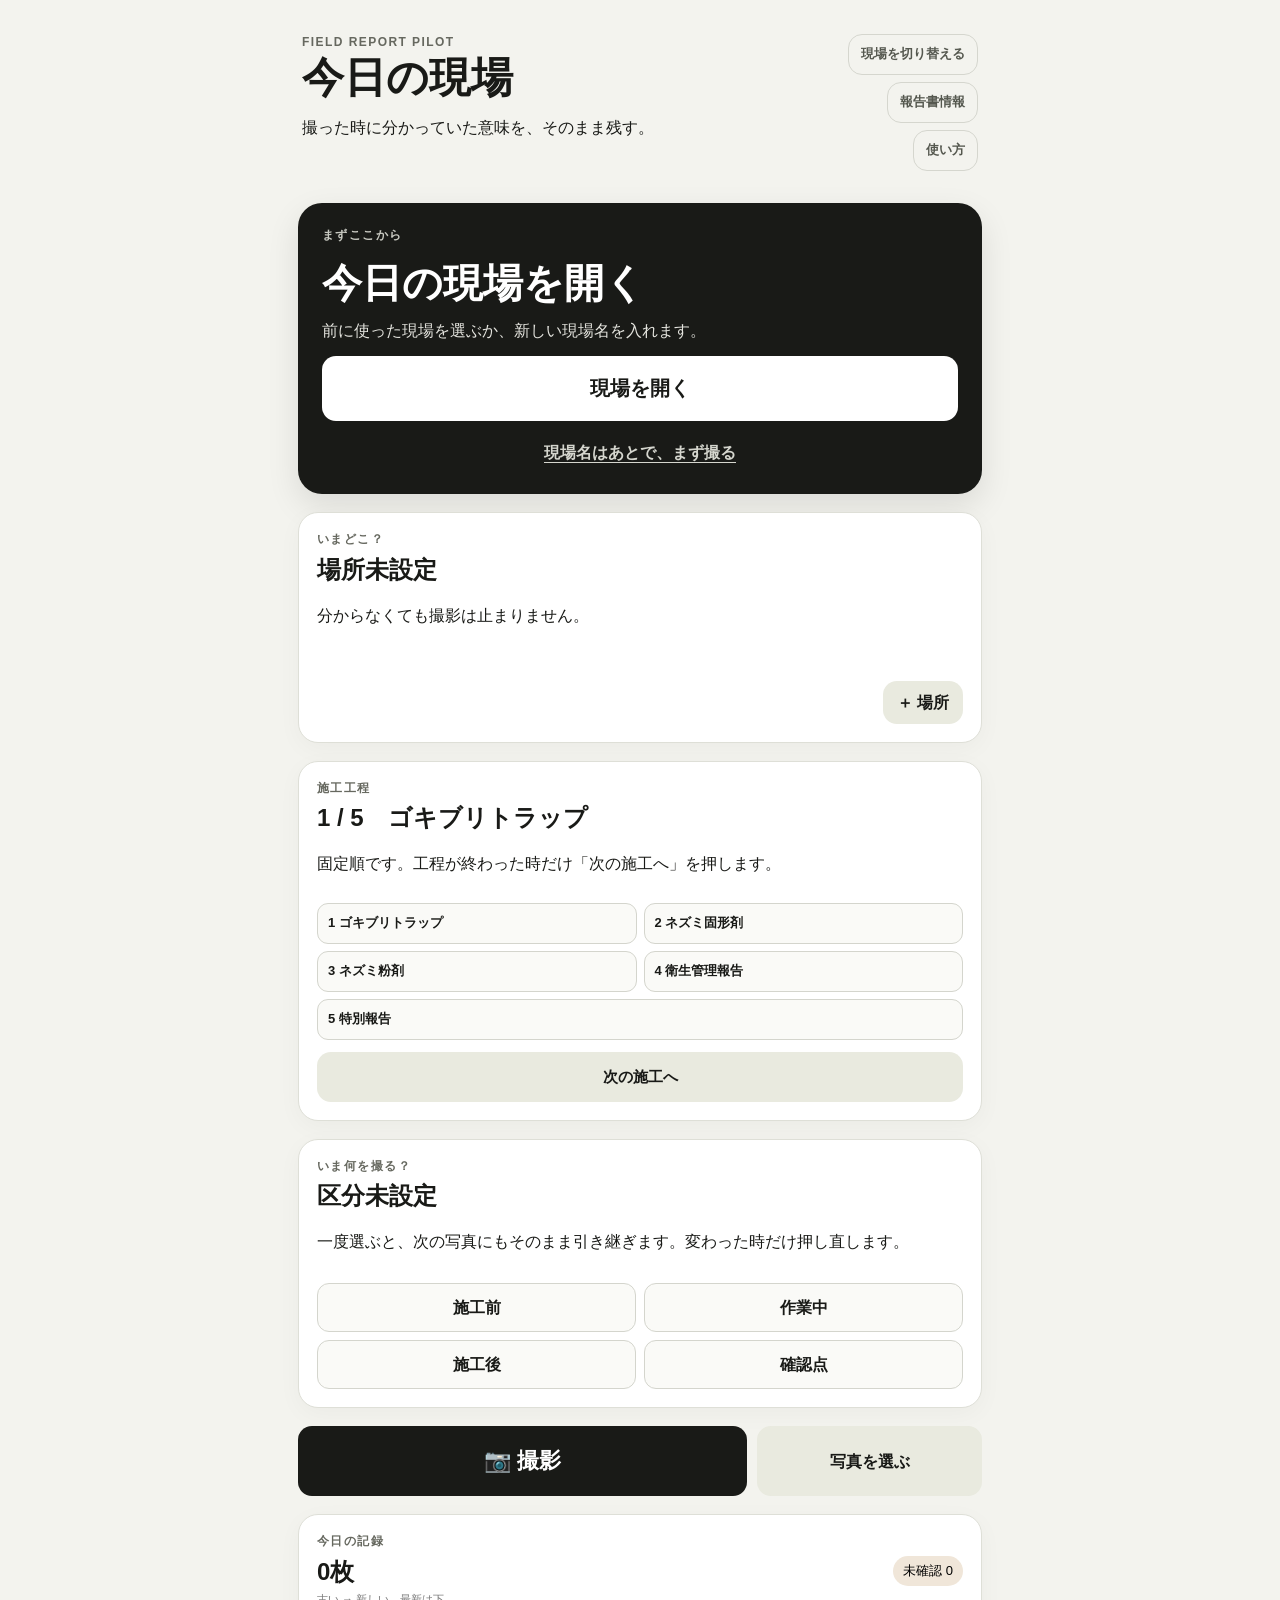
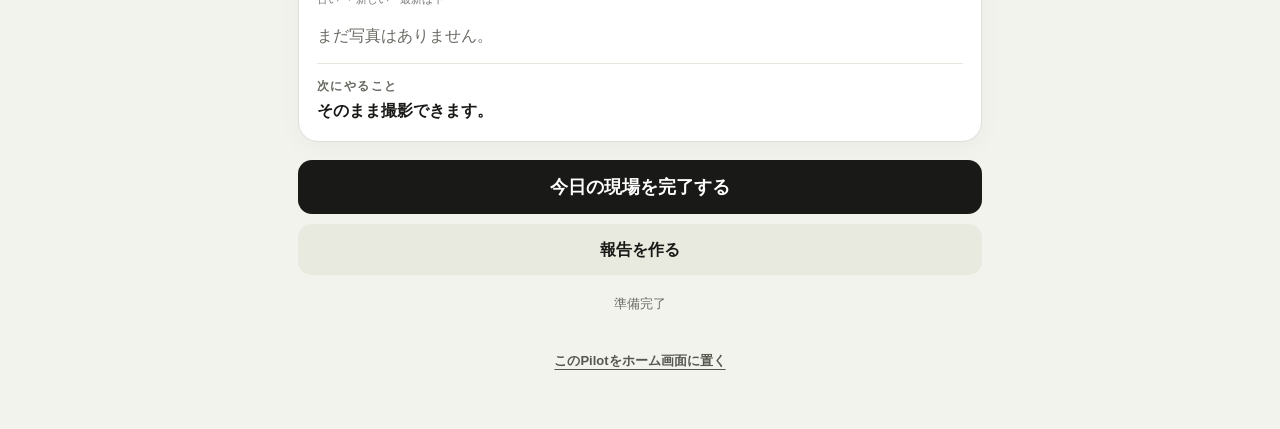
==== index.html @ bd87d937 "Add self-contained PC editing handoff" ====
<!doctype html>
<html lang="ja">
<head>
  <meta charset="utf-8">
  <meta name="viewport" content="width=device-width,initial-scale=1,viewport-fit=cover">
  <meta name="robots" content="noindex,nofollow,noarchive">
  <meta name="theme-color" content="#f7f7f2">
  <meta name="apple-mobile-web-app-capable" content="yes">
  <meta name="apple-mobile-web-app-status-bar-style" content="default">
  <meta name="apple-mobile-web-app-title" content="Field REPORT">
  <title>Field REPORT Pilot</title>
  <link rel="manifest" href="manifest.webmanifest">
  <link rel="stylesheet" href="style.css">
</head>
<body>
  <main class="shell">
    <header class="hero">
      <div>
        <p class="eyebrow">FIELD REPORT PILOT</p>
        <h1 id="siteTitle">今日の現場</h1>
        <p id="siteSubtitle">撮った時に分かっていた意味を、そのまま残す。</p>
      </div>
      <div class="hero-actions">
        <button id="siteButton" class="ghost compact-action">現場を切り替える</button>
        <button id="reportMetaButton" class="ghost compact-action" type="button">報告書情報</button>
        <button id="helpButton" class="ghost compact-action" type="button">使い方</button>
      </div>
    </header>

    <section id="startCard" class="start-card">
      <p class="eyebrow">まずここから</p>
      <h2>今日の現場を開く</h2>
      <p>前に使った現場を選ぶか、新しい現場名を入れます。</p>
      <button id="startSiteButton" class="primary start-primary" type="button">現場を開く</button>
      <label class="text-escape" for="photoCapture">現場名はあとで、まず撮る</label>
    </section>

    <section id="coverCaptureCard" class="card cover-capture-card" hidden>
      <div class="cover-capture-copy">
        <p class="eyebrow">報告書の表紙</p>
        <h2 id="coverCaptureTitle">店舗外観</h2>
        <p id="coverCaptureHint">これは作業写真ではありません。場所・区分・報告文は不要です。</p>
      </div>
      <div class="cover-capture-row">
        <img id="coverCaptureThumb" class="cover-capture-thumb" alt="表紙の店舗外観" hidden>
        <label id="coverCaptureButton" class="secondary cover-capture-button" for="coverCapture">🏠 外観を撮る</label>
        <input id="coverCapture" type="file" accept="image/*" capture="environment" hidden>
      </div>
    </section>

    <section id="placeCard" class="card place-card">
      <div>
        <p class="eyebrow">いまどこ？</p>
        <h2 id="currentPlace">場所未設定</h2>
        <p id="placeHint">分からなくても撮影は止まりません。</p>
      </div>
      <div id="quickPlaces" class="quick-places" aria-label="場所を直接切り替える"></div>
      <div class="row place-create-row">
        <button id="placeButton" class="secondary">＋ 場所</button>
        <button id="moveButton" class="ghost" hidden>場所未設定にする</button>
      </div>
    </section>

    <section id="workCategoryCard" class="card work-category-card">
      <div>
        <p class="eyebrow">施工工程</p>
        <h2 id="currentWorkCategory">1 / 5　ゴキブリトラップ</h2>
        <p id="workCategoryHint">固定順です。工程が終わった時だけ「次の施工へ」を押します。</p>
      </div>
      <div id="workCategoryChoices" class="work-category-grid" aria-label="施工工程を直接選ぶ">
        <button type="button" class="work-category-choice" data-work-category="ゴキブリトラップ">1 ゴキブリトラップ</button>
        <button type="button" class="work-category-choice" data-work-category="ネズミ固形剤">2 ネズミ固形剤</button>
        <button type="button" class="work-category-choice" data-work-category="ネズミ粉剤">3 ネズミ粉剤</button>
        <button type="button" class="work-category-choice" data-work-category="衛生管理報告">4 衛生管理報告</button>
        <button type="button" class="work-category-choice special" data-work-category="特別報告">5 特別報告</button>
      </div>
      <button id="nextWorkCategoryButton" type="button" class="secondary next-work-category">次の施工へ</button>
    </section>

    <section id="stageCard" class="card stage-card">
      <div>
        <p class="eyebrow">いま何を撮る？</p>
        <h2 id="currentStage">区分未設定</h2>
        <p id="stageHint">一度選ぶと、次の写真にもそのまま引き継ぎます。変わった時だけ押し直します。</p>
      </div>
      <div id="stageChoices" class="stage-grid" aria-label="写真の区分">
        <button type="button" class="stage-choice" data-stage="施工前">施工前</button>
        <button type="button" class="stage-choice" data-stage="作業中">作業中</button>
        <button type="button" class="stage-choice" data-stage="施工後">施工後</button>
        <button type="button" class="stage-choice" data-stage="確認点">確認点</button>
      </div>
    </section>

    <section id="mainCaptureZone" class="capture-zone">
      <label id="captureLabel" class="capture-button" for="photoCapture">📷 撮影</label>
      <input id="photoCapture" type="file" accept="image/*" capture="environment" multiple hidden>
      <label class="secondary upload-button" for="photoImport">写真を選ぶ</label>
      <input id="photoImport" type="file" accept="image/*" multiple hidden>
    </section>

    <section id="recordCard" class="card">
      <div class="section-head">
        <div>
          <p class="eyebrow">今日の記録</p>
          <h2><span id="photoCount">0</span>枚</h2>
          <p class="photo-order-hint">古い → 新しい　最新は下</p>
        </div>
        <button id="unresolvedButton" class="pill" type="button">未確認 0</button>
      </div>
      <div id="photoGrid" class="photo-grid"></div>
      <p id="emptyPhotos" class="empty">まだ写真はありません。</p>
      <div class="next-step"><p class="eyebrow">次にやること</p><p id="nextStep">そのまま撮影できます。</p></div>
    </section>

    <section id="finishZone" class="finish-zone">
      <button id="finishButton" class="primary">今日の現場を完了する</button>
      <button id="reportButton" class="secondary">報告を作る</button>
    </section>
    <p id="status" class="status global-status" aria-live="polite">準備完了</p>
    <button id="installHelpButton" class="install-help" type="button">このPilotをホーム画面に置く</button>
  </main>

  <dialog id="reportDialog" class="report-dialog">
    <div class="report-shell">
      <header class="report-toolbar">
        <button id="closeReportButton" class="ghost" type="button">戻る</button>
        <div><p class="eyebrow">FIELD REPORT</p><strong>報告プレビュー</strong></div>
      </header>
      <div id="reportPreview" class="report-preview"></div>
      <div class="report-actions">
        <button id="editReportMetaButton" class="secondary report-edit-main" type="button">報告書情報を編集</button>
        <button id="shareEditableHTMLButton" class="secondary report-edit-main" type="button">PCで編集（HTML）</button>
        <button id="shareReportButton" class="primary" type="button">PDFを共有</button>
        <button id="printReportButton" class="secondary" type="button">PDFを保存</button>
        <button id="printOnlyButton" class="ghost" type="button">プリント</button>
        <p class="report-hint">iPhoneで完結するならPDF。PCでじっくり仕上げるなら「PCで編集（HTML）」を共有します。写真込みの1ファイルで、PCのブラウザだけで文章修正・保存・PDF化できます。</p>
      </div>
    </div>
  </dialog>

  <dialog id="installDialog">
    <div class="dialog-body">
      <div class="dialog-head"><h2>ホーム画面に置く</h2><button id="closeInstallButton" type="button" class="ghost">閉じる</button></div>
      <ol class="install-steps">
        <li>Safariの共有ボタンを押す</li>
        <li>「ホーム画面に追加」を選ぶ</li>
        <li>右上の「追加」を押す</li>
      </ol>
      <p class="hint">次からはホーム画面の「Field REPORT」から、そのままアプリのように開けます。</p>
    </div>
  </dialog>

  <dialog id="siteDialog">
    <form method="dialog" class="dialog-body" id="siteForm">
      <div class="dialog-head"><h2>現場を開く</h2><button value="cancel" class="ghost">閉じる</button></div>
      <div id="siteList" class="stack"></div>
      <hr>
      <label>新しい現場名<input id="newSiteName" autocomplete="off" placeholder="例：六号通り店"></label>
      <button id="createSiteButton" type="button" class="primary">新しい現場として保存</button>
    </form>
  </dialog>

  <dialog id="placeDialog">
    <form method="dialog" class="dialog-body" id="placeForm">
      <div class="dialog-head"><h2 id="placeDialogTitle">いまどこ？</h2><button value="cancel" class="ghost">閉じる</button></div>
      <div id="placeList" class="stack"></div>
      <hr>
      <label>階・大きな場所（任意）<input id="newFloorName" autocomplete="off" placeholder="例：1F"></label>
      <label>場所（任意）<input id="newPlaceName" autocomplete="off" placeholder="例：厨房"></label>
      <p class="hint">必要になった場所だけ増やします。寸法や図面を先に作る必要はありません。</p>
      <button id="createPlaceButton" type="button" class="primary">この場所で撮る</button>
    </form>
  </dialog>

  <dialog id="finishDialog">
    <div class="dialog-body">
      <div class="dialog-head"><h2>今日の現場を完了する</h2><button type="button" class="ghost" onclick="this.closest('dialog').close()">閉じる</button></div>
      <p id="finishSummary"></p>
      <button id="finishReviewButton" type="button" class="secondary">未確認だけ見る</button>
      <button id="finishAnywayButton" type="button" class="primary">このまま完了</button>
    </div>
  </dialog>

  <dialog id="reportMetaDialog">
    <div class="dialog-body">
      <div class="dialog-head"><h2>報告書情報</h2><button id="closeReportMetaButton" type="button" class="ghost">閉じる</button></div>
      <p class="hint">店舗情報と表紙写真は一度保存すれば次回も使います。今回だけ変わる項目だけ直してください。</p>
      <label>顧客・会社名<input id="reportCustomerCompany" autocomplete="organization" placeholder="例：株式会社〇〇"></label>
      <label>店舗・現場住所<input id="reportSiteAddress" autocomplete="street-address" placeholder="例：東京都渋谷区…"></label>
      <label>報告書タイトル<input id="reportTitleInput" value="作業報告書"></label>
      <label>表紙の店舗外観写真<input id="reportCoverPhoto" type="file" accept="image/*"></label>
      <div class="cover-photo-preview-wrap"><img id="reportCoverPreview" class="cover-photo-preview" alt="表紙写真プレビュー"><p id="reportCoverStatus" class="hint"></p></div>
      <label>作業責任者<input id="reportWorkerName" autocomplete="name" placeholder="例：八木 啓之"></label>
      <label>今回の作業名<input id="reportWorkTitle" placeholder="例：防鼠防虫作業"></label>
      <div id="reportKVHints" class="kv-hints" hidden></div>
      <label>基本作業<textarea id="reportBasicWork" rows="4" placeholder="定期作業の内容。現場ごとに保存して次回も使います。"></textarea></label>
      <label>特別報告事項・所見・備考<textarea id="reportSpecialNotes" rows="5" placeholder="実施したこと、できなかった理由、お客様へのお願い等"></textarea></label>
      <button id="saveReportMetaButton" type="button" class="primary">報告書情報を保存</button>
    </div>
  </dialog>

  <dialog id="helpDialog">
    <div class="dialog-body help-dialog-body">
      <div class="dialog-head"><h2>使い方</h2><button id="closeHelpButton" type="button" class="ghost">閉じる</button></div>
      <ol class="usage-steps">
        <li><strong>現場を開く</strong>：前に使った現場なら選ぶだけ。</li>
        <li><strong>店舗外観</strong>：表紙写真が無い時だけ「🏠 外観を撮る」。これは作業写真に入りません。</li>
        <li><strong>施工工程</strong>：ゴキブリトラップ→ネズミ固形剤→ネズミ粉剤→衛生管理報告→特別報告の固定順。「次の施工へ」を1回押すだけ。</li>
        <li><strong>場所</strong>：最初に1回選ぶ。移動するまでその場所を保持します。</li>
        <li><strong>施工前・作業中・施工後</strong>：最初に1回選ぶ。変わった時だけ押し直します。</li>
        <li><strong>撮影</strong>：写真は古い順に上、新しい写真ほど下へ追加されます。</li>
        <li><strong>定型文</strong>：写真の「定型文・報告文を編集」→ワンタップ文を選ぶ。自由入力した文は「この文を定型文として保存」で次回から1タップ。</li>
        <li><strong>完了</strong>：「今日の現場を完了する」→報告プレビュー→PDFを共有/保存。</li>
        <li><strong>PCでじっくり修正</strong>：「PCで編集（HTML）」を共有します。写真込みの1ファイルなので、PCのブラウザで開いて文章を直接編集し、編集済みHTML保存またはPDF/印刷ができます。</li>
        <li><strong>PCへ渡す</strong>：「PDFを共有」→ MacならAirDrop、WindowsならGoogle Drive / OneDrive / メール等を選びます。「PDFを保存」ならiPhoneの「ファイル」へ保存し、PCで同じクラウドを開けます。</li>
      </ol>
      <p class="hint">場所と区分は毎回選び直す必要はありません。変わった時だけ変更してください。</p>
    </div>
  </dialog>

  <dialog id="photoDetailDialog">
    <div class="dialog-body">
      <div class="dialog-head"><h2>この写真の記録</h2><button id="closePhotoDetailButton" type="button" class="ghost">閉じる</button></div>
      <label>施工工程
        <select id="photoWorkCategorySelect">
          <option value="ゴキブリトラップ">1 ゴキブリトラップ</option>
          <option value="ネズミ固形剤">2 ネズミ固形剤</option>
          <option value="ネズミ粉剤">3 ネズミ粉剤</option>
          <option value="衛生管理報告">4 衛生管理報告</option>
          <option value="特別報告">5 特別報告</option>
        </select>
      </label>
      <label>区分
        <select id="photoStageSelect">
          <option value="">未選択</option>
          <option value="施工前">施工前</option>
          <option value="作業中">作業中</option>
          <option value="施工後">施工後</option>
          <option value="確認点">確認点</option>
        </select>
      </label>
      <div>
        <p class="eyebrow">ワンタップ文</p>
        <div id="presetChoices" class="preset-grid">
          <button type="button" class="preset-choice" data-comment="異常は確認されませんでした">異常なし</button>
          <button type="button" class="preset-choice" data-comment="喫食はありませんでした">喫食なし</button>
          <button type="button" class="preset-choice" data-comment="捕獲・目撃はありませんでした">捕獲・目撃なし</button>
          <button type="button" class="preset-choice" data-comment="侵入痕跡は確認されませんでした">侵入痕跡なし</button>
        </div>
      </div>
      <label>報告文<textarea id="photoCommentInput" rows="4" placeholder="この写真で、何を確認・施工したか"></textarea></label>
      <button id="savePresetButton" type="button" class="ghost">この文を定型文として保存</button>
      <button id="makeCoverButton" type="button" class="secondary">この写真を表紙にする</button>
      <button id="savePhotoDetailButton" type="button" class="primary">この写真に保存</button>
    </div>
  </dialog>

  <template id="photoTemplate">
    <article class="photo-item">
      <img alt="現場写真">
      <div class="photo-meta">
        <span class="photo-work-category"></span>
        <strong class="photo-stage"></strong>
        <span class="photo-comment"></span>
        <strong class="photo-place"></strong>
        <time class="photo-time"></time>
        <span class="photo-provenance"></span>
        <div class="photo-actions">
          <button type="button" class="photo-detail-action secondary">定型文・報告文を編集</button>
          <button type="button" class="photo-action ghost">場所を付ける</button>
          <button type="button" class="photo-cover-action ghost">表紙</button>
        </div>
      </div>
    </article>
  </template>

  <input id="quickCoverPhoto" type="file" accept="image/*" capture="environment" hidden>
  <script src="app.js" defer></script>
</body>
</html>
---- style.css ----
:root{font-family:-apple-system,BlinkMacSystemFont,"Hiragino Sans","Yu Gothic",sans-serif;color:#191a17;background:#f3f3ee;line-height:1.45}*{box-sizing:border-box}body{margin:0}.shell{max-width:720px;margin:0 auto;padding:calc(20px + env(safe-area-inset-top)) 18px calc(40px + env(safe-area-inset-bottom));display:grid;gap:18px}.hero{display:flex;align-items:flex-start;justify-content:space-between;gap:16px;padding:14px 4px}.hero h1{font-size:clamp(28px,8vw,42px);line-height:1.05;margin:.1em 0}.eyebrow{font-size:12px;font-weight:750;letter-spacing:.12em;color:#66685f;margin:0 0 4px}.card{background:#fff;border:1px solid #dedfd7;border-radius:20px;padding:18px;box-shadow:0 6px 24px rgba(0,0,0,.035)}.place-card{display:grid;gap:16px}.place-card h2,.section-head h2{margin:.1em 0;font-size:24px}.row,.capture-zone,.finish-zone{display:flex;gap:10px;flex-wrap:wrap}.capture-zone{display:grid;grid-template-columns:2fr 1fr}.capture-button,.primary,.secondary,.ghost{appearance:none;border:0;border-radius:14px;padding:14px 16px;font:inherit;font-weight:700;text-align:center;cursor:pointer}.capture-button,.primary{background:#191a17;color:#fff}.capture-button{font-size:22px;padding:19px}.secondary{background:#e9eadf;color:#191a17}.ghost{background:transparent;color:#55584f;border:1px solid #d5d6ce}.upload-button{display:flex;align-items:center;justify-content:center}.section-head{display:flex;align-items:center;justify-content:space-between}.pill{background:#f0e6d9;border-radius:99px;padding:6px 10px;font-size:13px}.photo-grid{display:grid;grid-template-columns:repeat(2,minmax(0,1fr));gap:10px}.photo-item{border:1px solid #dedfd7;border-radius:14px;overflow:hidden;background:#fafaf7}.photo-item img{width:100%;aspect-ratio:4/3;object-fit:cover;display:block}.photo-meta{padding:9px;display:grid;gap:2px;font-size:12px}.photo-place{font-size:13px}.photo-time{color:#6b6d65}.empty,.hint,.status{color:#6b6d65}.finish-zone{display:grid}.finish-zone .primary{font-size:18px}dialog{border:0;border-radius:22px;padding:0;width:min(92vw,620px);max-height:82vh}dialog::backdrop{background:rgba(0,0,0,.35)}.dialog-body{padding:20px;display:grid;gap:15px}.dialog-head{display:flex;justify-content:space-between;align-items:center}.dialog-head h2{margin:0}label{display:grid;gap:6px;font-weight:650}input{font:inherit;font-size:16px;padding:13px;border:1px solid #cfd0c9;border-radius:12px;background:#fff}.stack{display:grid;gap:8px}.stack button{text-align:left}.site-choice,.place-choice{padding:13px;border-radius:12px;border:1px solid #dedfd7;background:#fafaf7;font:inherit}.site-choice strong,.place-choice strong{display:block}.site-choice small{color:#6b6d65}.finish-zone .status{text-align:center;font-size:13px}@media(min-width:640px){.photo-grid{grid-template-columns:repeat(3,minmax(0,1fr))}}

.pill{border:0;cursor:pointer}.pill.active{outline:2px solid #8b8d82}.pill:disabled{opacity:.55;cursor:default}.next-step{border-top:1px solid #e6e7df;margin-top:16px;padding-top:14px}.next-step p:last-child{margin:.15em 0 0;font-weight:650}.photo-provenance{color:#6b6d65}.photo-action{margin-top:6px;width:100%;padding:9px 10px;font-size:13px}.photo-action[hidden]{display:none}


/* Progressive visual narrative: one primary action per state. */
.start-card{background:#191a17;color:#fff;border-radius:24px;padding:24px;display:grid;gap:14px;box-shadow:0 12px 32px rgba(0,0,0,.10)}
.start-card .eyebrow{color:#c8c9c1}.start-card h2{font-size:clamp(28px,8vw,40px);line-height:1.08;margin:0}.start-card p:not(.eyebrow){margin:0;color:#e5e5df}
.start-primary{background:#fff;color:#191a17;font-size:20px;padding:18px}
.text-escape{display:block;text-align:center;color:#d5d6ce;font-weight:650;text-decoration:underline;text-underline-offset:4px;cursor:pointer;padding:6px}
.compact-action{padding:10px 12px;font-size:13px;align-self:flex-start}
.global-status{text-align:center;margin:0;padding:2px 8px 16px;font-size:13px}
.capture-secondary{background:#e9eadf!important;color:#191a17!important;font-size:16px!important;padding:14px 16px!important}
body[data-stage="place"] #placeCard{outline:3px solid #191a17;outline-offset:2px}
body[data-stage="place"] #placeButton{background:#191a17;color:#fff;font-size:19px;padding:17px 18px;width:100%}
body[data-stage="place"] .capture-zone{grid-template-columns:1fr 1fr}
[hidden]{display:none!important}


/* Report stays inside Field REPORT; exporting is a secondary action. */
.install-help{appearance:none;border:0;background:transparent;color:#55584f;text-decoration:underline;text-underline-offset:4px;font:inherit;font-size:13px;font-weight:650;cursor:pointer;padding:4px 8px 18px}
.install-steps{margin:0;padding-left:1.4em;display:grid;gap:12px;font-weight:700}
.report-dialog{width:min(100vw,780px);height:min(100dvh,980px);max-height:100dvh;border-radius:0;background:#f3f3ee}
.report-dialog::backdrop{background:rgba(0,0,0,.55)}
.report-shell{min-height:100%;display:grid;grid-template-rows:auto 1fr auto}
.report-toolbar{position:sticky;top:0;z-index:2;display:flex;align-items:center;gap:14px;padding:calc(12px + env(safe-area-inset-top)) 14px 12px;background:rgba(243,243,238,.96);border-bottom:1px solid #d9dad2;backdrop-filter:blur(12px)}
.report-toolbar strong{font-size:17px}.report-toolbar .eyebrow{margin:0}.report-preview{padding:22px 18px 140px;overflow:auto}.report-document{max-width:680px;margin:0 auto}.report-document>header{margin-bottom:28px}.report-document h1{font-size:clamp(30px,9vw,44px);line-height:1.05;margin:.12em 0}.report-group{margin:28px 0}.report-group h2{font-size:20px;border-bottom:1px solid #d9dad2;padding-bottom:8px}.report-group h2 span{font-size:13px;color:#6b6d65}.report-photo{background:#fff;border:1px solid #dedfd7;border-radius:16px;overflow:hidden;margin:14px 0 22px}.report-photo img{display:block;width:100%;max-height:520px;object-fit:contain;background:#ecece6}.report-photo>div{padding:12px}.report-photo h3{margin:0 0 3px}.report-photo p{margin:0;color:#6b6d65;font-size:13px}.report-actions{position:sticky;bottom:0;z-index:2;display:grid;grid-template-columns:1fr 1fr;gap:10px;padding:12px 14px calc(12px + env(safe-area-inset-bottom));background:rgba(243,243,238,.97);border-top:1px solid #d9dad2;backdrop-filter:blur(12px)}.report-actions .report-hint{grid-column:1/-1;margin:0;text-align:center;color:#6b6d65;font-size:12px}
.finish-zone .primary:disabled,.finish-zone .secondary:disabled{opacity:.45}
@media(min-width:640px){.report-dialog{border-radius:24px;height:min(92dvh,980px)}}
@media print{body{background:#fff}.shell,body>dialog:not(#reportDialog),#reportDialog .report-toolbar,#reportDialog .report-actions{display:none!important}#reportDialog{display:block!important;position:static!important;width:auto!important;height:auto!important;max-height:none!important;margin:0!important;background:#fff!important}#reportDialog .report-shell{display:block!important}#reportDialog .report-preview{display:block!important;overflow:visible!important;padding:0!important}.report-photo{break-inside:avoid}}


/* Capture semantics: select once, inherit until the work phase changes. */
.stage-card{display:grid;gap:14px}.stage-card h2{margin:.1em 0}.stage-grid{display:grid;grid-template-columns:repeat(2,minmax(0,1fr));gap:8px}.stage-choice,.preset-choice{appearance:none;border:1px solid #d4d5cd;border-radius:12px;background:#fafaf7;color:#191a17;padding:12px;font:inherit;font-weight:750;cursor:pointer}.stage-choice.active{background:#191a17;color:#fff;border-color:#191a17}.preset-grid{display:grid;grid-template-columns:repeat(2,minmax(0,1fr));gap:8px}select,textarea{font:inherit;font-size:16px;padding:13px;border:1px solid #cfd0c9;border-radius:12px;background:#fff;width:100%}textarea{resize:vertical}.photo-stage{font-size:13px}.photo-comment{font-size:13px;font-weight:650;line-height:1.35}.photo-actions{display:grid;grid-template-columns:repeat(3,minmax(0,1fr));gap:7px;margin-top:7px}.photo-actions button{width:100%;padding:9px 8px;font-size:12px}.report-stage{display:inline-block!important;background:#e9eadf;border-radius:999px;padding:4px 8px;color:#191a17!important;font-weight:750}.report-comment{font-size:16px!important;color:#191a17!important;margin:8px 0!important;white-space:pre-wrap}body[data-stage="place"] #stageCard{opacity:.92}


/* GAYA report contract: visible capability stays; repeated office work moves inside. */
.hero-actions{display:grid;gap:7px;justify-items:end}.cover-photo-preview-wrap{display:grid;gap:6px}.cover-photo-preview{display:block;width:100%;max-height:280px;object-fit:cover;border-radius:12px;background:#ecece6}.report-cover{background:#fff;border:1px solid #dedfd7;border-radius:16px;padding:22px;margin-bottom:24px;text-align:center}.report-cover-kicker{font-size:20px;font-weight:850;margin:4px 0 16px}.report-cover h1{font-size:clamp(27px,8vw,40px);margin:.1em 0}.report-cover-address{color:#6b6d65}.report-cover-image,.report-cover-missing{display:block;width:100%;aspect-ratio:4/3;object-fit:cover;background:#ecece6;border-radius:10px;margin:18px 0}.report-cover-missing{display:grid;place-items:center;color:#6b6d65}.report-cover-meta{display:grid;gap:8px;text-align:left;margin:16px 0}.report-cover-meta div{display:grid;grid-template-columns:92px 1fr;gap:8px}.report-cover-meta dt{font-weight:800}.report-cover-meta dd{margin:0}.report-basic-work{text-align:left;border-top:1px solid #dedfd7;margin-top:14px;padding-top:12px}.report-basic-work h2{font-size:15px;margin:0 0 6px}.report-basic-work p{white-space:pre-wrap;margin:0}.report-cover footer{font-weight:850;margin-top:20px}.report-body>header{margin-bottom:28px}.report-photo-grid{display:grid;grid-template-columns:repeat(2,minmax(0,1fr));gap:12px}.report-photo-grid .report-photo{margin:0}.report-photo-grid .report-photo img{aspect-ratio:4/3;object-fit:cover}.report-provenance{font-size:11px!important}.report-special{border-top:2px solid #b8483c;margin-top:30px;padding-top:12px}.report-special h2{color:#b8483c}.report-special p{background:#fff4cf;padding:14px;border-radius:10px;white-space:pre-wrap;min-height:60px}@media(max-width:520px){.hero-actions{justify-items:stretch}.hero{align-items:stretch}.report-photo-grid{grid-template-columns:1fr}}@media print{.report-cover{border:0;border-radius:0;min-height:100vh;break-after:page;page-break-after:always}.report-body{break-before:page;page-break-before:always}.report-photo-grid{grid-template-columns:1fr 1fr}.report-cover-image{max-height:430px}}

.photo-item img.image-missing{display:block;background:#ecece6;min-height:180px;object-fit:contain}
.report-image-missing{display:grid;place-items:center;text-align:center;color:#6b6d65;background:#ecece6;aspect-ratio:4/3;border-radius:10px}


/* Shinkenzemi KV cache: cached facts are reused; contextual authority stays explicit. */
.kv-hints{display:grid;gap:8px}.kv-suggestion{appearance:none;border:1px dashed #9b9d92;border-radius:12px;background:#f5f5ef;padding:11px 12px;text-align:left;font:inherit;font-weight:700;color:#3f413b}.preset-choice[data-kind="cached"]{grid-column:1/-1;text-align:left;background:#f4efe3}

.report-actions{grid-template-columns:1fr 1fr}.report-actions #printOnlyButton{grid-column:1/-1}.photo-item[data-placement*='外観']{outline:2px solid #9b7d45;outline-offset:-2px}

button.report-cover-missing{border:0;font:inherit;cursor:pointer}.report-cover-missing small{display:block;margin-top:8px;font-size:12px}


/* One-stroke place transitions: direct from old place to new place, no clearing step. */
.quick-places{display:flex;gap:8px;overflow-x:auto;padding:2px 0 4px;scrollbar-width:none;-webkit-overflow-scrolling:touch}.quick-places::-webkit-scrollbar{display:none}.quick-place{flex:0 0 auto;appearance:none;border:1px solid #d4d5cd;background:#fafaf7;color:#191a17;border-radius:999px;padding:10px 14px;font:inherit;font-weight:750;white-space:nowrap}.quick-place.active{background:#191a17;color:#fff;border-color:#191a17}.quick-place.unresolved{border-style:dashed;color:#686a63}.place-create-row{justify-content:flex-end}.place-create-row #placeButton{padding:10px 14px}

.cover-capture-card{display:grid;grid-template-columns:1fr auto;align-items:center;gap:14px}.cover-capture-card h2{margin:.1em 0}.cover-capture-copy p:last-child{margin-bottom:0}.cover-capture-row{display:grid;justify-items:end;gap:8px}.cover-capture-thumb{width:92px;height:70px;object-fit:cover;border-radius:10px;border:1px solid #d7d8d0}.cover-capture-button{white-space:nowrap;font-size:14px;padding:11px 13px}@media(max-width:520px){.cover-capture-card{grid-template-columns:1fr}.cover-capture-row{grid-template-columns:auto 1fr;align-items:center;justify-items:stretch}.cover-capture-thumb{width:84px}.cover-capture-button{display:flex;align-items:center;justify-content:center}}

.photo-order-hint{margin:2px 0 0;font-size:11px;color:#777}.photo-actions{grid-template-columns:repeat(2,minmax(0,1fr))}.photo-detail-action{grid-column:1/-1!important;font-size:14px!important;padding:12px 10px!important}.usage-steps{margin:0;padding-left:1.4em;display:grid;gap:12px}.usage-steps li{line-height:1.55}.help-dialog-body{max-width:560px}.preset-choice[data-kind="custom"]{grid-column:1/-1;text-align:left;background:#f0f4e9;border-color:#b9c4a6}

.work-category-card{display:grid;gap:12px}.work-category-card h2{margin:.1em 0}.work-category-grid{display:grid;grid-template-columns:repeat(2,minmax(0,1fr));gap:7px}.work-category-choice{appearance:none;border:1px solid #d4d5cd;border-radius:11px;background:#fafaf7;color:#191a17;padding:10px;font:inherit;font-size:13px;font-weight:750;text-align:left}.work-category-choice.active{background:#191a17;color:#fff;border-color:#191a17}.work-category-choice.special{grid-column:1/-1}.next-work-category{width:100%;font-size:15px}.photo-work-category{display:inline-block;font-size:11px;font-weight:800;color:#5d604f;background:#eef0e5;border-radius:99px;padding:3px 6px;margin-bottom:3px}@media(max-width:520px){.work-category-grid{grid-template-columns:1fr 1fr}}

.report-edit-main{grid-column:1/-1;font-weight:800}.report-photo-edit{width:100%}.report-meta-edit-inline{width:100%;margin-top:10px}

#shareEditableHTMLButton{background:#eef2e8;border-color:#bcc6aa}

#shareEditableHTMLButton{background:#eef3e8;border-color:#b7c4a3}.report-actions #shareEditableHTMLButton{font-weight:850}
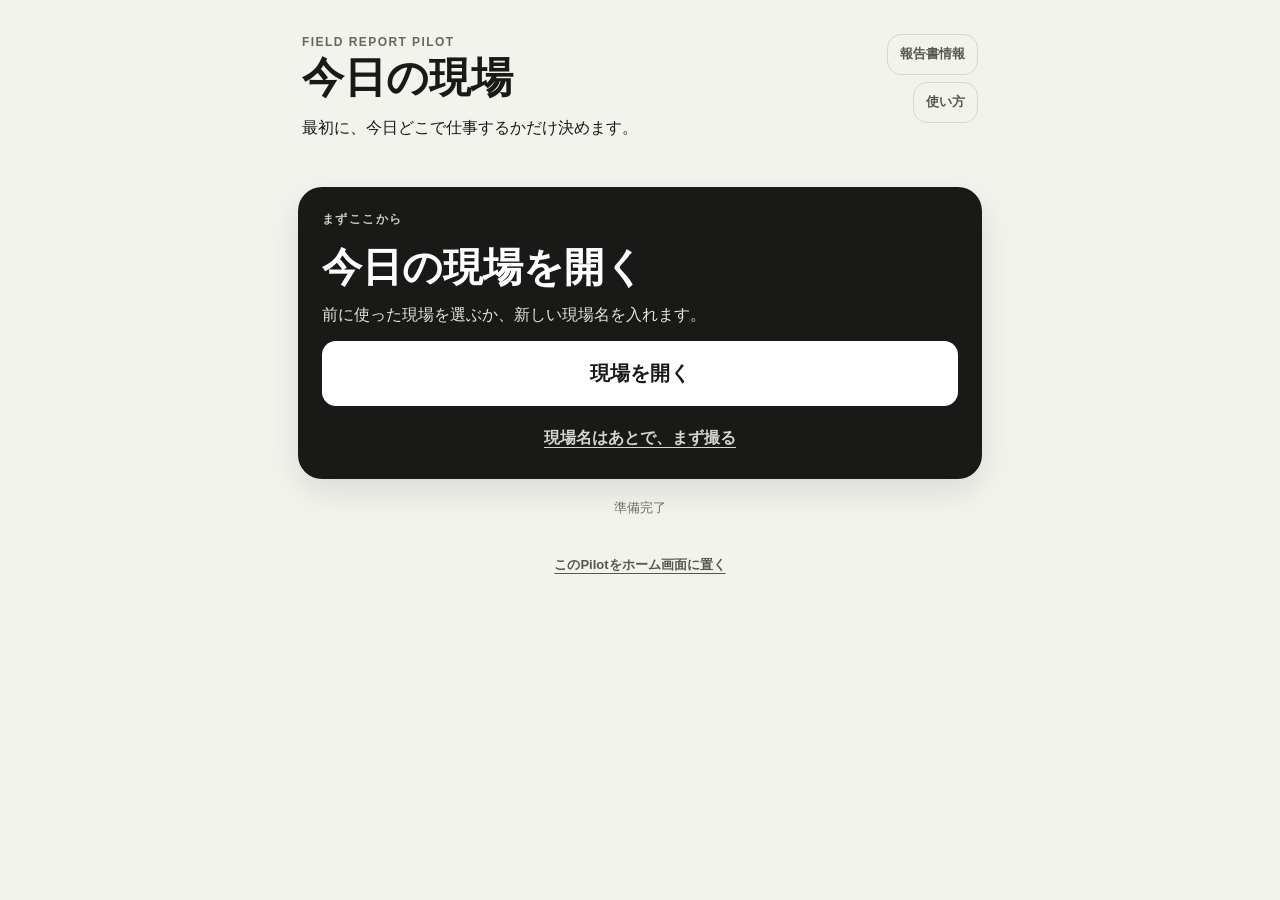
==== commit 3d64226d: "Allow mid-work completion and batch photo library handoff" ====
--- a/index.html
+++ b/index.html
@@ -130,10 +130,11 @@
       <div class="report-actions">
         <button id="editReportMetaButton" class="secondary report-edit-main" type="button">報告書情報を編集</button>
         <button id="shareEditableHTMLButton" class="secondary report-edit-main" type="button">PCで編集（HTML）</button>
+        <button id="savePhotosButton" class="secondary report-edit-main" type="button">写真アプリへ保存</button>
         <button id="shareReportButton" class="primary" type="button">PDFを共有</button>
         <button id="printReportButton" class="secondary" type="button">PDFを保存</button>
         <button id="printOnlyButton" class="ghost" type="button">プリント</button>
-        <p class="report-hint">iPhoneで完結するならPDF。PCでじっくり仕上げるなら「PCで編集（HTML）」を共有します。写真込みの1ファイルで、PCのブラウザだけで文章修正・保存・PDF化できます。</p>
+        <p class="report-hint">iPhoneで完結するならPDF。PCでじっくり仕上げるなら「PCで編集（HTML）」。撮影した写真を写真アプリにも残す時は「写真アプリへ保存」→共有メニューの「画像を保存」を1回押します。</p>
       </div>
     </div>
   </dialog>
@@ -210,8 +211,9 @@
         <li><strong>施工前・作業中・施工後</strong>：最初に1回選ぶ。変わった時だけ押し直します。</li>
         <li><strong>撮影</strong>：写真は古い順に上、新しい写真ほど下へ追加されます。</li>
         <li><strong>定型文</strong>：写真の「定型文・報告文を編集」→ワンタップ文を選ぶ。自由入力した文は「この文を定型文として保存」で次回から1タップ。</li>
-        <li><strong>完了</strong>：「今日の現場を完了する」→報告プレビュー→PDFを共有/保存。</li>
+        <li><strong>完了</strong>：「今日の現場を完了する」を押すと、施工工程や区分が途中でも止めずに完了→報告プレビューへ進みます。未入力は報告側で後から直せます。</li>
         <li><strong>PCでじっくり修正</strong>：「PCで編集（HTML）」を共有します。写真込みの1ファイルなので、PCのブラウザで開いて文章を直接編集し、編集済みHTML保存またはPDF/印刷ができます。</li>
+        <li><strong>写真アプリへ残す</strong>：報告プレビューの「写真アプリへ保存」→共有メニューで「画像を保存」を1回。現場写真をまとめて写真アプリへ送れます。</li>
         <li><strong>PCへ渡す</strong>：「PDFを共有」→ MacならAirDrop、WindowsならGoogle Drive / OneDrive / メール等を選びます。「PDFを保存」ならiPhoneの「ファイル」へ保存し、PCで同じクラウドを開けます。</li>
       </ol>
       <p class="hint">場所と区分は毎回選び直す必要はありません。変わった時だけ変更してください。</p>
--- a/style.css
+++ b/style.css
@@ -63,3 +63,5 @@
 #shareEditableHTMLButton{background:#eef2e8;border-color:#bcc6aa}
 
 #shareEditableHTMLButton{background:#eef3e8;border-color:#b7c4a3}.report-actions #shareEditableHTMLButton{font-weight:850}
+
+#savePhotosButton{background:#eef5ff;border-color:#b8c9df;font-weight:850}
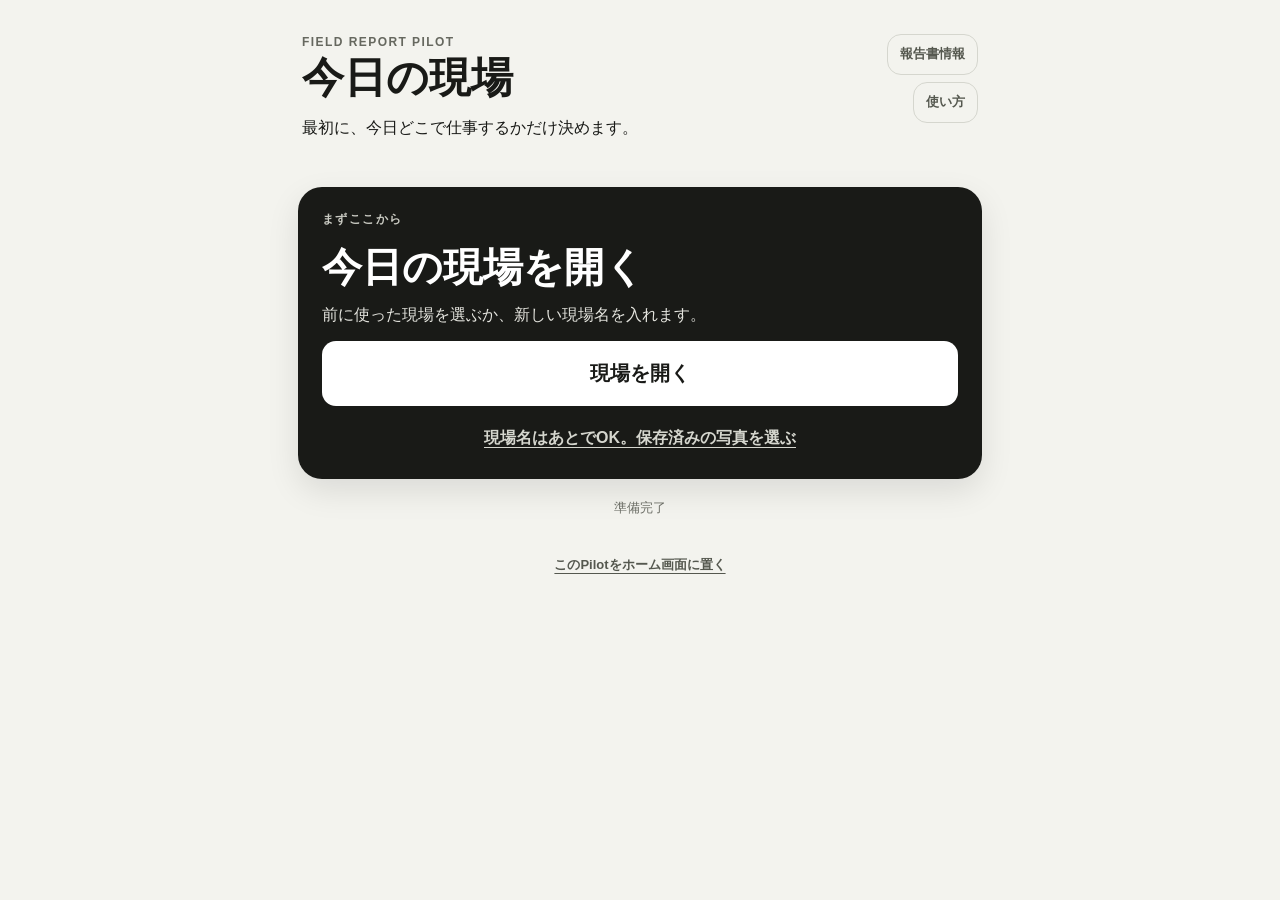
==== commit d60d98fe: "Guarantee photo originals via Photos import" ====
--- a/index.html
+++ b/index.html
@@ -32,7 +32,7 @@
       <h2>今日の現場を開く</h2>
       <p>前に使った現場を選ぶか、新しい現場名を入れます。</p>
       <button id="startSiteButton" class="primary start-primary" type="button">現場を開く</button>
-      <label class="text-escape" for="photoCapture">現場名はあとで、まず撮る</label>
+      <label class="text-escape" for="photoImport">現場名はあとでOK。保存済みの写真を選ぶ</label>
     </section>
 
     <section id="coverCaptureCard" class="card cover-capture-card" hidden>
@@ -43,8 +43,8 @@
       </div>
       <div class="cover-capture-row">
         <img id="coverCaptureThumb" class="cover-capture-thumb" alt="表紙の店舗外観" hidden>
-        <label id="coverCaptureButton" class="secondary cover-capture-button" for="coverCapture">🏠 外観を撮る</label>
-        <input id="coverCapture" type="file" accept="image/*" capture="environment" hidden>
+        <label id="coverCaptureButton" class="secondary cover-capture-button" for="coverCapture">🏠 外観を選ぶ</label>
+        <input id="coverCapture" type="file" accept="image/*" hidden>
       </div>
     </section>
 
@@ -91,10 +91,12 @@
       </div>
     </section>
 
-    <section id="mainCaptureZone" class="capture-zone">
-      <label id="captureLabel" class="capture-button" for="photoCapture">📷 撮影</label>
-      <input id="photoCapture" type="file" accept="image/*" capture="environment" multiple hidden>
-      <label class="secondary upload-button" for="photoImport">写真を選ぶ</label>
+    <section id="mainCaptureZone" class="capture-zone safe-capture-zone">
+      <div class="safe-capture-copy">
+        <strong>原本を失わない撮影</strong>
+        <span>① iPhone標準カメラで撮影 → ② ここで写真を選ぶ</span>
+      </div>
+      <label id="safeImportLabel" class="capture-button safe-import-button" for="photoImport">写真を選ぶ（原本保存済み）</label>
       <input id="photoImport" type="file" accept="image/*" multiple hidden>
     </section>
 
@@ -205,11 +207,11 @@
       <div class="dialog-head"><h2>使い方</h2><button id="closeHelpButton" type="button" class="ghost">閉じる</button></div>
       <ol class="usage-steps">
         <li><strong>現場を開く</strong>：前に使った現場なら選ぶだけ。</li>
-        <li><strong>店舗外観</strong>：表紙写真が無い時だけ「🏠 外観を撮る」。これは作業写真に入りません。</li>
+        <li><strong>店舗外観</strong>：iPhone標準カメラで外観を撮ってから「🏠 外観を選ぶ」。原本は写真アプリに残り、これは作業写真には入りません。</li>
         <li><strong>施工工程</strong>：ゴキブリトラップ→ネズミ固形剤→ネズミ粉剤→衛生管理報告→特別報告の固定順。「次の施工へ」を1回押すだけ。</li>
         <li><strong>場所</strong>：最初に1回選ぶ。移動するまでその場所を保持します。</li>
         <li><strong>施工前・作業中・施工後</strong>：最初に1回選ぶ。変わった時だけ押し直します。</li>
-        <li><strong>撮影</strong>：写真は古い順に上、新しい写真ほど下へ追加されます。</li>
+        <li><strong>撮影</strong>：必ずiPhone標準カメラで先に撮影し、写真アプリに原本を残してから「写真を選ぶ（原本保存済み）」で取り込みます。写真は古い順に上、新しい写真ほど下へ追加されます。</li>
         <li><strong>定型文</strong>：写真の「定型文・報告文を編集」→ワンタップ文を選ぶ。自由入力した文は「この文を定型文として保存」で次回から1タップ。</li>
         <li><strong>完了</strong>：「今日の現場を完了する」を押すと、施工工程や区分が途中でも止めずに完了→報告プレビューへ進みます。未入力は報告側で後から直せます。</li>
         <li><strong>PCでじっくり修正</strong>：「PCで編集（HTML）」を共有します。写真込みの1ファイルなので、PCのブラウザで開いて文章を直接編集し、編集済みHTML保存またはPDF/印刷ができます。</li>
@@ -276,7 +278,7 @@
     </article>
   </template>
 
-  <input id="quickCoverPhoto" type="file" accept="image/*" capture="environment" hidden>
+  <input id="quickCoverPhoto" type="file" accept="image/*" hidden>
   <script src="app.js" defer></script>
 </body>
 </html>
--- a/style.css
+++ b/style.css
@@ -65,3 +65,5 @@
 #shareEditableHTMLButton{background:#eef3e8;border-color:#b7c4a3}.report-actions #shareEditableHTMLButton{font-weight:850}
 
 #savePhotosButton{background:#eef5ff;border-color:#b8c9df;font-weight:850}
+
+.safe-capture-zone{grid-template-columns:1fr}.safe-capture-copy{display:grid;gap:4px;padding:2px 2px 4px}.safe-capture-copy strong{font-size:15px}.safe-capture-copy span{font-size:12px;color:#6b6d65}.safe-import-button{display:flex;align-items:center;justify-content:center;text-align:center}
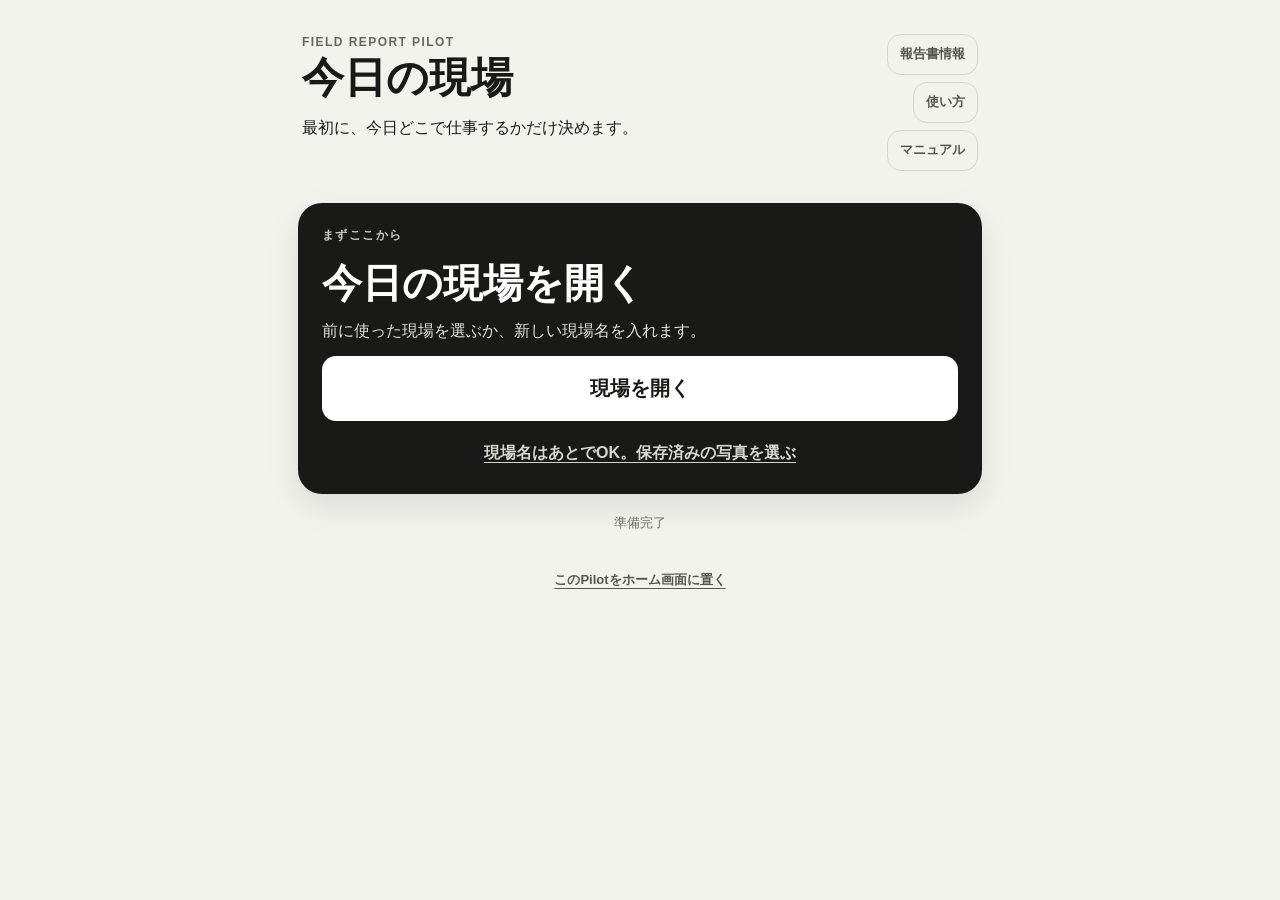
==== commit a9f5f1e8: "Add standalone user manual" ====
--- a/index.html
+++ b/index.html
@@ -24,6 +24,7 @@
         <button id="siteButton" class="ghost compact-action">現場を切り替える</button>
         <button id="reportMetaButton" class="ghost compact-action" type="button">報告書情報</button>
         <button id="helpButton" class="ghost compact-action" type="button">使い方</button>
+        <a class="ghost compact-action manual-link" href="manual.html" target="_blank" rel="noopener">マニュアル</a>
       </div>
     </header>
 
@@ -219,6 +220,7 @@
         <li><strong>PCへ渡す</strong>：「PDFを共有」→ MacならAirDrop、WindowsならGoogle Drive / OneDrive / メール等を選びます。「PDFを保存」ならiPhoneの「ファイル」へ保存し、PCで同じクラウドを開けます。</li>
       </ol>
       <p class="hint">場所と区分は毎回選び直す必要はありません。変わった時だけ変更してください。</p>
+      <a class="manual-cta" href="manual.html" target="_blank" rel="noopener">詳しい使い方マニュアルを開く</a>
     </div>
   </dialog>
 
--- a/style.css
+++ b/style.css
@@ -67,3 +67,5 @@
 #savePhotosButton{background:#eef5ff;border-color:#b8c9df;font-weight:850}
 
 .safe-capture-zone{grid-template-columns:1fr}.safe-capture-copy{display:grid;gap:4px;padding:2px 2px 4px}.safe-capture-copy strong{font-size:15px}.safe-capture-copy span{font-size:12px;color:#6b6d65}.safe-import-button{display:flex;align-items:center;justify-content:center;text-align:center}
+
+.manual-link{display:inline-flex;align-items:center;justify-content:center;text-decoration:none}.manual-cta{display:block;margin-top:14px;padding:12px 14px;border-radius:12px;background:#171815;color:#fff;text-align:center;text-decoration:none;font-weight:800}
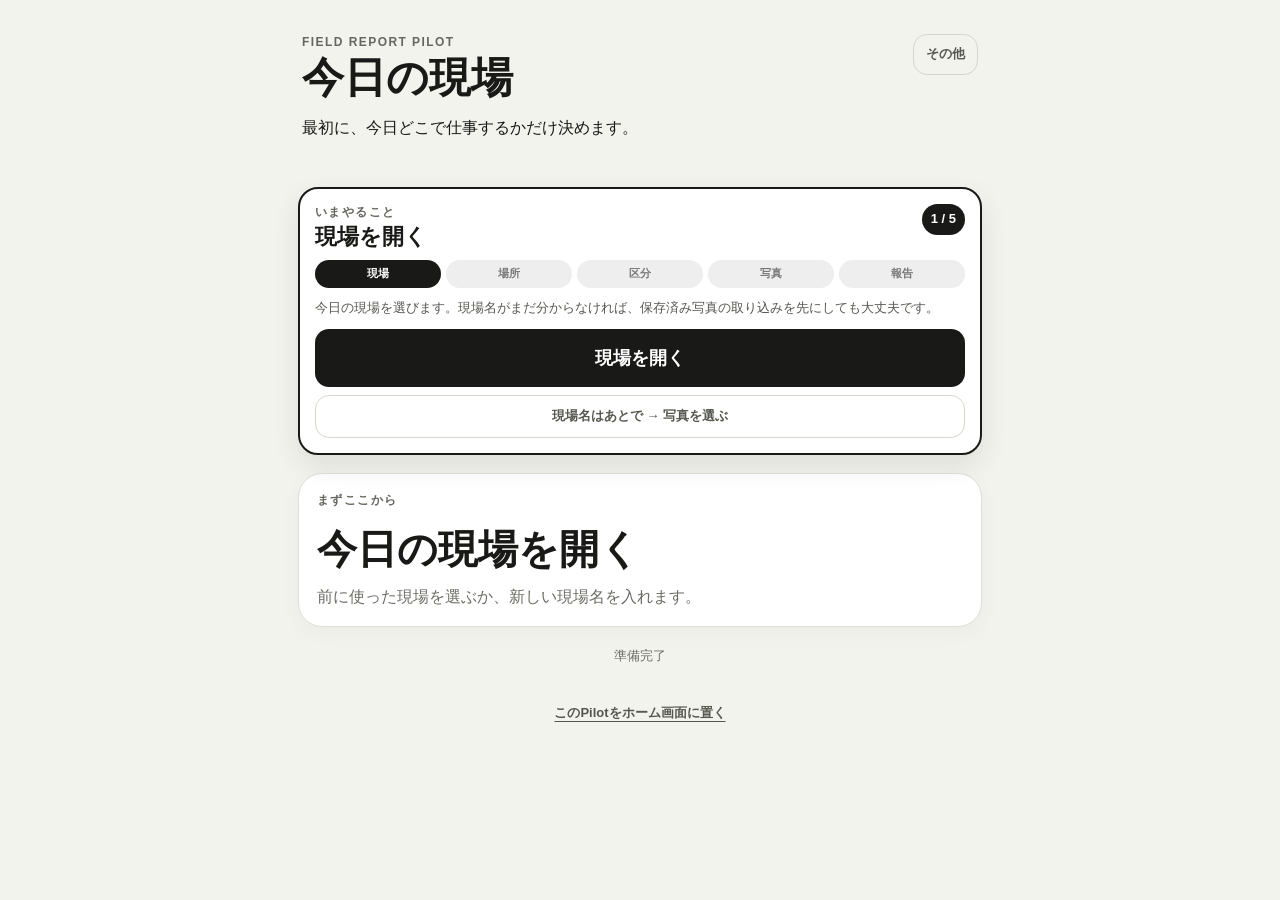
==== commit 99db8999: "Human Journey Rail and local attention observer" ====
--- a/index.html
+++ b/index.html
@@ -22,11 +22,38 @@
       </div>
       <div class="hero-actions">
         <button id="siteButton" class="ghost compact-action">現場を切り替える</button>
-        <button id="reportMetaButton" class="ghost compact-action" type="button">報告書情報</button>
-        <button id="helpButton" class="ghost compact-action" type="button">使い方</button>
-        <a class="ghost compact-action manual-link" href="manual.html" target="_blank" rel="noopener">マニュアル</a>
+        <details id="utilityMenu" class="utility-menu">
+          <summary class="ghost compact-action">その他</summary>
+          <div class="utility-menu-panel">
+            <button id="reportMetaButton" class="ghost compact-action" type="button">報告書情報</button>
+            <button id="helpButton" class="ghost compact-action" type="button">使い方</button>
+            <a class="ghost compact-action manual-link" href="manual.html" target="_blank" rel="noopener">マニュアル</a>
+          </div>
+        </details>
       </div>
     </header>
+
+    <section id="journeyRail" class="journey-rail" aria-live="polite">
+      <div class="journey-heading">
+        <div>
+          <p class="eyebrow">いまやること</p>
+          <h2 id="journeyTitle">現場を開く</h2>
+        </div>
+        <span id="journeyProgress" class="journey-progress">1 / 5</span>
+      </div>
+      <div class="journey-steps" aria-label="Field REPORTの進行状況">
+        <span data-journey-step="site">現場</span>
+        <span data-journey-step="place">場所</span>
+        <span data-journey-step="stage">区分</span>
+        <span data-journey-step="photo">写真</span>
+        <span data-journey-step="report">報告</span>
+      </div>
+      <p id="journeyHint" class="journey-hint">今日の現場を1つ選びます。</p>
+      <div class="journey-actions">
+        <button id="journeyPrimaryAction" type="button" class="primary journey-primary">現場を開く</button>
+        <button id="journeySecondaryAction" type="button" class="ghost journey-secondary" hidden></button>
+      </div>
+    </section>
 
     <section id="startCard" class="start-card">
       <p class="eyebrow">まずここから</p>
--- a/style.css
+++ b/style.css
@@ -69,3 +69,18 @@
 .safe-capture-zone{grid-template-columns:1fr}.safe-capture-copy{display:grid;gap:4px;padding:2px 2px 4px}.safe-capture-copy strong{font-size:15px}.safe-capture-copy span{font-size:12px;color:#6b6d65}.safe-import-button{display:flex;align-items:center;justify-content:center;text-align:center}
 
 .manual-link{display:inline-flex;align-items:center;justify-content:center;text-decoration:none}.manual-cta{display:block;margin-top:14px;padding:12px 14px;border-radius:12px;background:#171815;color:#fff;text-align:center;text-decoration:none;font-weight:800}
+
+
+/* Human Attention Trajectory v0: keep every capability, make one next action visually dominant. */
+.utility-menu{position:relative}.utility-menu summary{list-style:none}.utility-menu summary::-webkit-details-marker{display:none}.utility-menu[open] summary{background:#191a17;color:#fff}.utility-menu-panel{position:absolute;right:0;top:calc(100% + 8px);z-index:20;display:grid;gap:7px;min-width:180px;padding:10px;background:#fff;border:1px solid #dedfd7;border-radius:14px;box-shadow:0 12px 32px rgba(0,0,0,.14)}.utility-menu-panel .compact-action{width:100%;text-align:left}.journey-rail{position:sticky;top:calc(8px + env(safe-area-inset-top));z-index:12;background:rgba(255,255,255,.97);border:2px solid #191a17;border-radius:20px;padding:15px;box-shadow:0 10px 28px rgba(0,0,0,.09);backdrop-filter:blur(12px);display:grid;gap:11px}.journey-heading{display:flex;justify-content:space-between;align-items:flex-start;gap:12px}.journey-heading h2{margin:.08em 0 0;font-size:22px;line-height:1.1}.journey-progress{font-size:13px;font-weight:850;background:#191a17;color:#fff;border-radius:999px;padding:6px 9px;white-space:nowrap}.journey-steps{display:grid;grid-template-columns:repeat(5,minmax(0,1fr));gap:5px}.journey-steps span{font-size:11px;text-align:center;padding:6px 2px;border-radius:999px;background:#eee;color:#777;font-weight:750}.journey-steps span.done{background:#dfe8d8;color:#40563a}.journey-steps span.active{background:#191a17;color:#fff}.journey-hint{margin:0;color:#55584f;font-size:13px}.journey-actions{display:grid;grid-template-columns:1fr;gap:8px}.journey-primary{font-size:18px;padding:16px 18px}.journey-secondary{padding:11px 13px;font-size:13px}.journey-pulse{animation:journeyPulse .9s ease}@keyframes journeyPulse{0%,100%{box-shadow:0 0 0 0 rgba(25,26,23,0)}35%{box-shadow:0 0 0 6px rgba(25,26,23,.16)}}
+@media(max-width:520px){.hero{align-items:flex-start}.hero-actions{min-width:92px}.hero-actions>.compact-action{max-width:110px}.journey-rail{top:calc(6px + env(safe-area-inset-top))}}
+
+/* Journey rail readback repair: collapsed utilities must really disappear; header stays shallow. */
+.utility-menu:not([open]) .utility-menu-panel{display:none!important}
+.hero-actions{display:flex;gap:7px;align-items:flex-start;justify-content:flex-end;flex-wrap:wrap}
+@media(max-width:520px){.hero-actions{min-width:0;max-width:190px}.hero-actions>.compact-action{max-width:none}.journey-rail{padding:12px;gap:8px}.journey-heading h2{font-size:20px}.journey-hint{font-size:12px;line-height:1.35}.journey-primary{font-size:17px;padding:13px 15px}.journey-secondary{padding:9px 11px}.journey-steps span{font-size:10px;padding:5px 1px}}
+
+
+/* The Journey Rail owns the first action; the old start card is context, not a second command center. */
+.journey-rail + .start-card{background:#fff;color:#191a17;border:1px solid #dedfd7;box-shadow:0 6px 24px rgba(0,0,0,.035);padding:18px}
+.journey-rail + .start-card .eyebrow{color:#66685f}.journey-rail + .start-card p:not(.eyebrow){color:#6b6d65}.journey-rail + .start-card .start-primary,.journey-rail + .start-card .text-escape{display:none!important}
